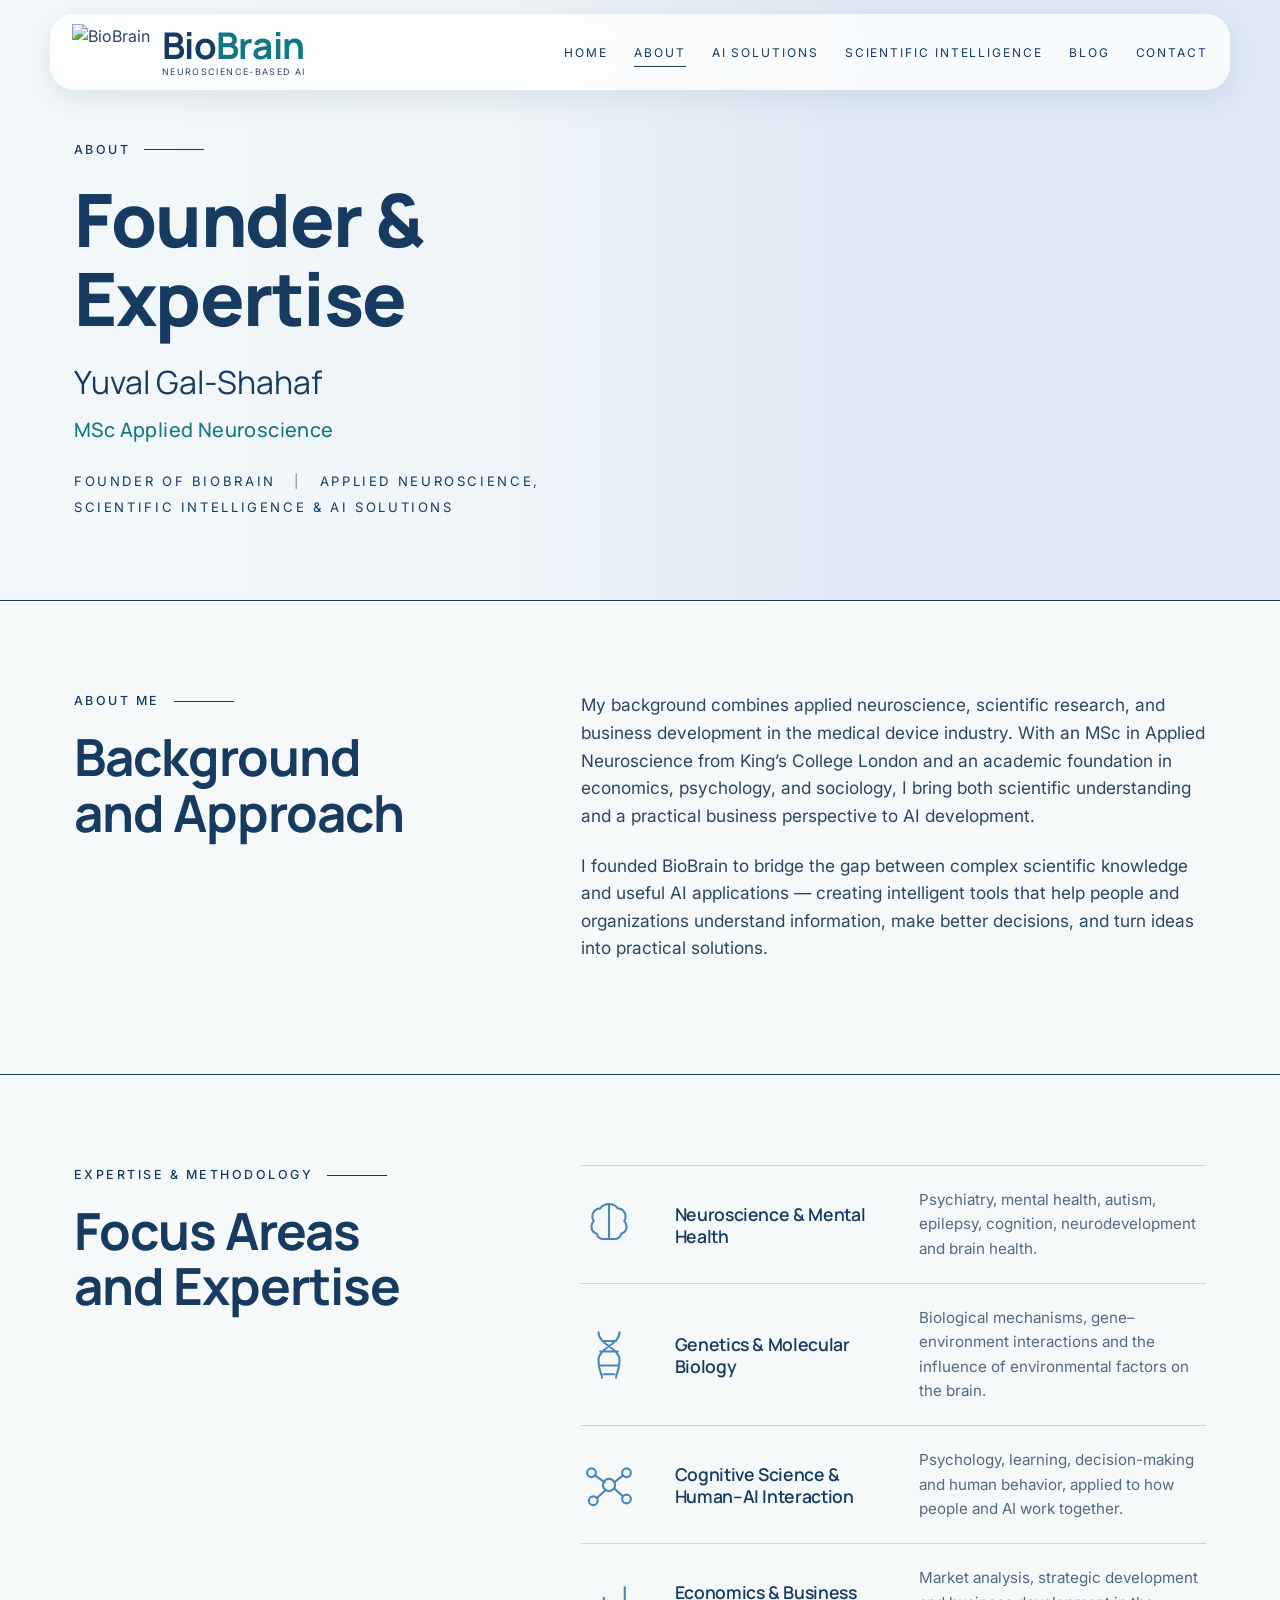
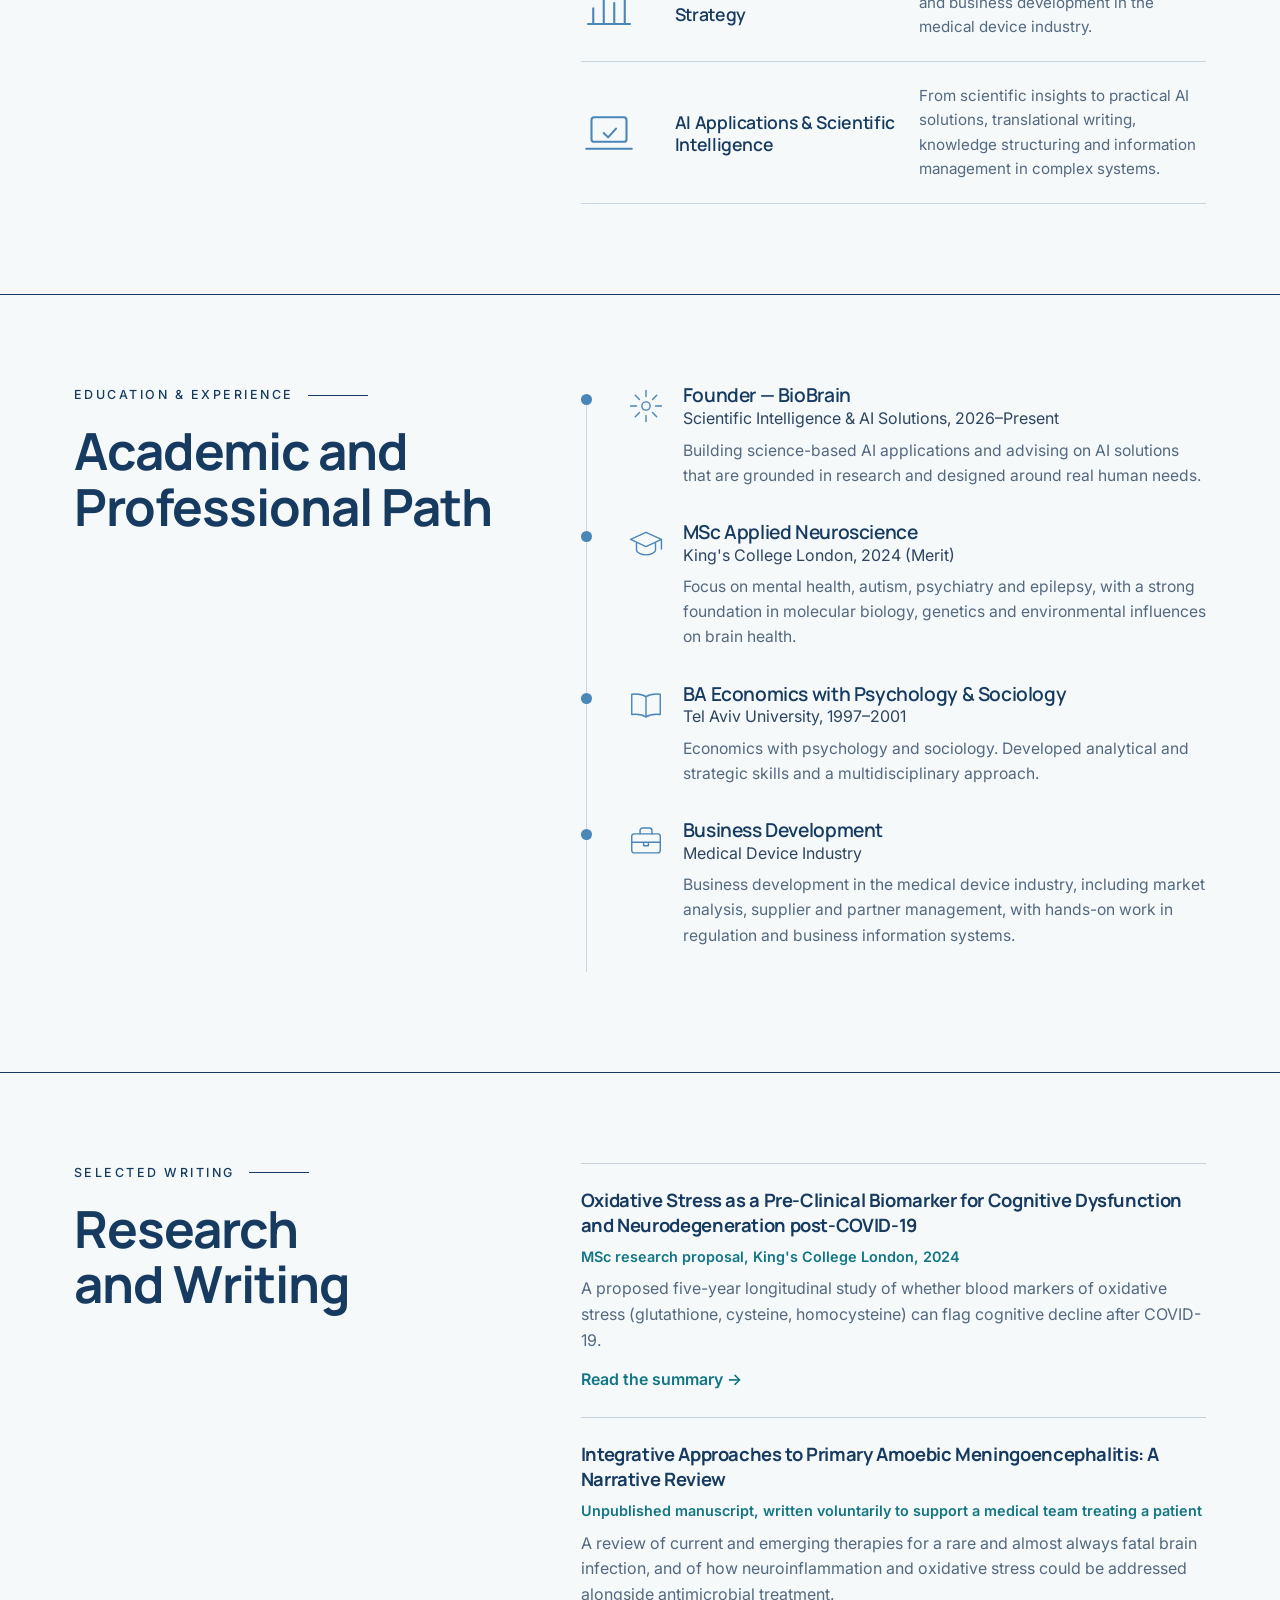
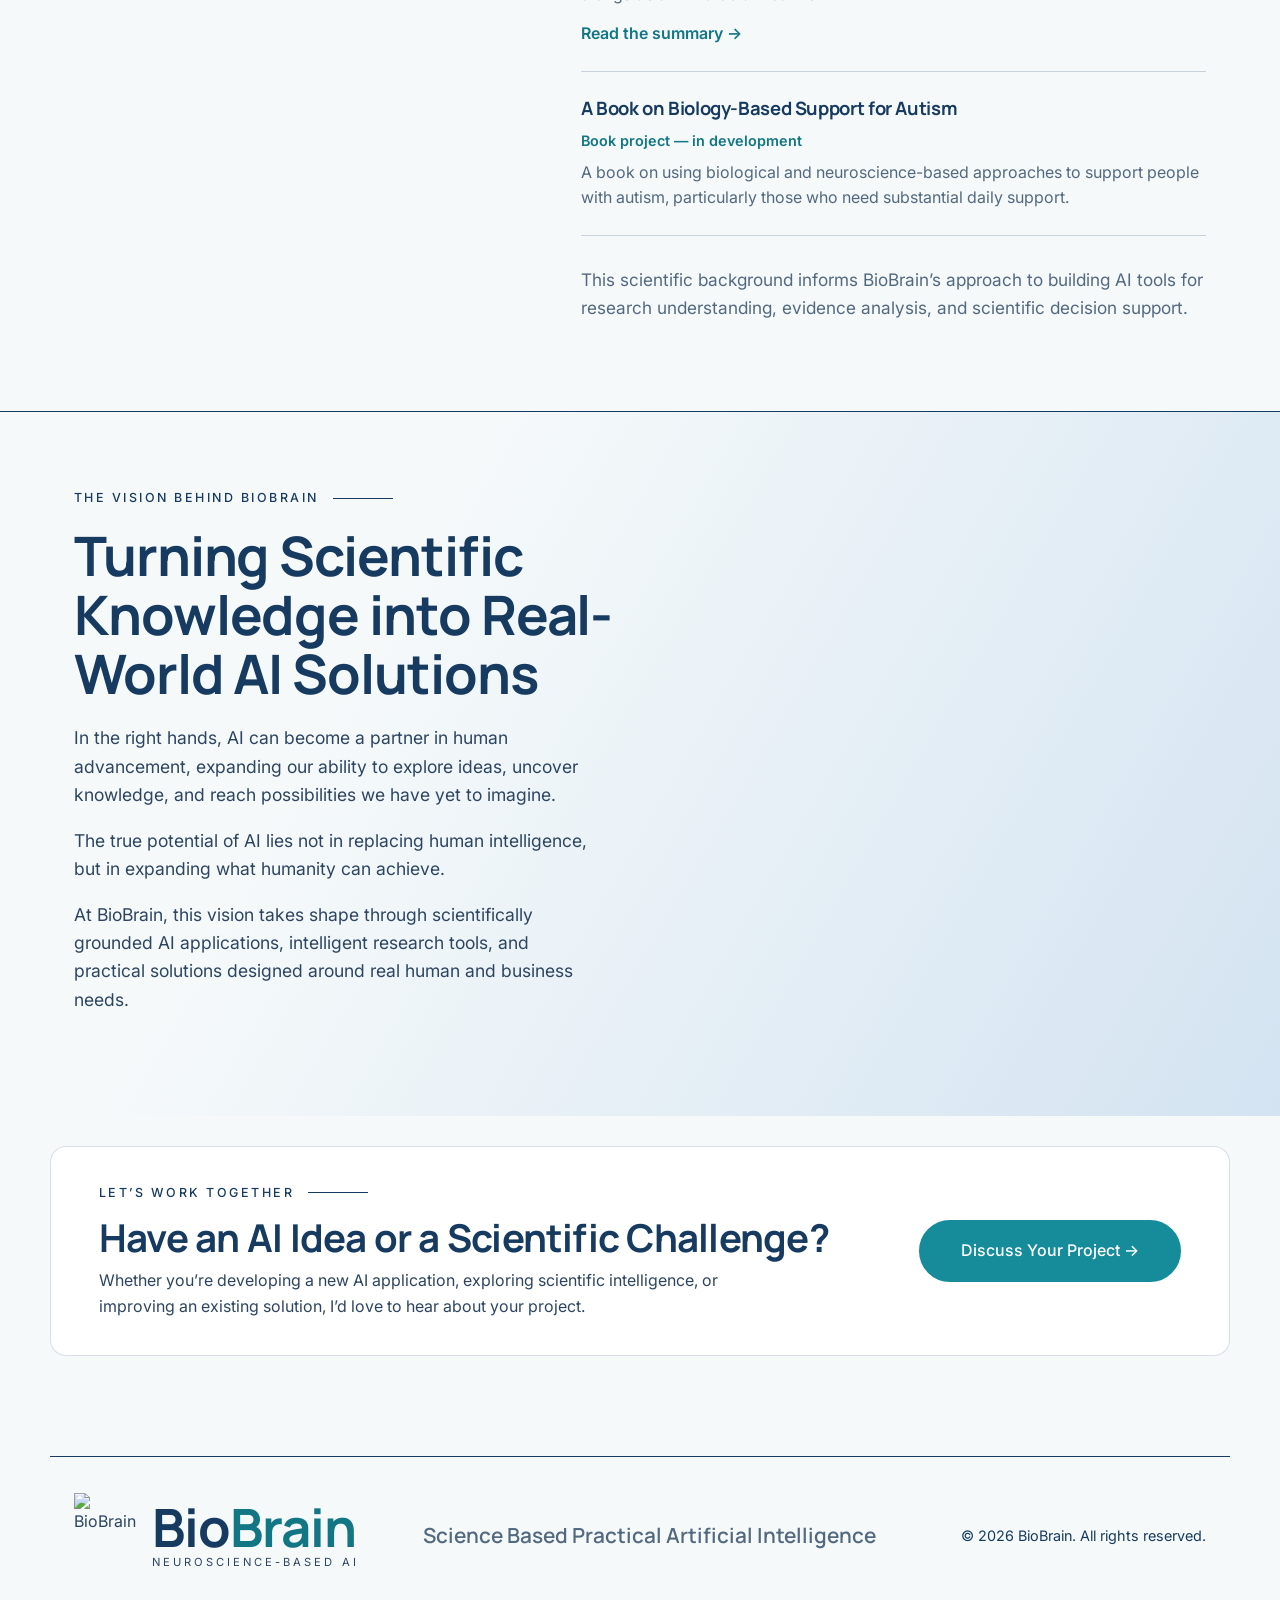
==== about.html @ c70707d8 "Add files via upload" ====
<!doctype html>
<html lang="en">
<head>
<meta charset="utf-8">
<meta name="viewport" content="width=device-width, initial-scale=1">
<title>About – BioBrain</title>
<meta name="description" content="Founder and expertise: Yuval Gal-Shahaf, MSc Applied Neuroscience, business development, scientific research, AI applications.">
<link rel="preconnect" href="https://fonts.googleapis.com">
<link rel="preconnect" href="https://fonts.gstatic.com" crossorigin>
<link href="https://fonts.googleapis.com/css2?family=Manrope:wght@600;700;800&family=Inter:wght@400;500;600&display=swap" rel="stylesheet">
<link rel="icon" href="images/logo.png" type="image/png">
<link rel="stylesheet" href="style.css">
<script type="application/ld+json">{"@context": "https://schema.org", "@graph": [{"@type": "ProfilePage", "name": "About the Founder: Yuval Gal-Shahaf", "mainEntity": {"@id": "#yuval"}}, {"@type": "Person", "@id": "#yuval", "name": "Yuval Gal-Shahaf", "jobTitle": "Founder of BioBrain", "description": "Founder of BioBrain. MSc Applied Neuroscience (King's College London), background in business development in the medical device industry, building science-based AI applications.", "alumniOf": [{"@type": "CollegeOrUniversity", "name": "King's College London"}, {"@type": "CollegeOrUniversity", "name": "Tel Aviv University"}], "knowsAbout": ["Applied neuroscience", "Psychiatry", "Neurodevelopment", "Molecular biology", "Oxidative stress", "Artificial intelligence", "Human-AI interaction", "Scientific intelligence"]}, {"@type": "Organization", "@id": "#biobrain", "name": "BioBrain", "slogan": "Science Based Practical Artificial Intelligence", "description": "BioBrain develops practical, science-based AI applications that combine neuroscience, psychology, cognitive science and information management with a human-centered approach.", "founder": {"@id": "#yuval"}}]}</script>
</head>
<body>
<a class="skip-link" href="#main">Skip to content</a>

<header class="nav">
  <div class="nav-inner">
    <a class="logo" href="index.html" aria-label="BioBrain home">
      <img src="images/logo.png" alt="BioBrain">
      <div class="logo-text"><b>Bio<span>Brain</span></b><small>Neuroscience-Based AI</small></div>
    </a>
    <button class="menu-btn" aria-label="Menu" aria-expanded="false"><span></span><span></span><span></span></button>
    <nav id="menu" aria-label="Main">
      <ul>
        <li><a href="index.html">Home</a></li>
        <li><a href="about.html" class="active" aria-current="page">About</a></li>
        <li><a href="ai-solutions.html">AI Solutions</a></li>
        <li><a href="scientific-intelligence.html">Scientific Intelligence</a></li>
        <li><a href="blog.html">Blog</a></li>
        <li><a href="contact.html">Contact</a></li>
      </ul>
    </nav>
  </div>
</header>

<main id="main">
  <section class="page-hero about-hero">
    <div class="wrap reveal">
      <div class="eyebrow">About</div>
      <h1>Founder &amp;<br>Expertise</h1>
      <div class="name">Yuval Gal-Shahaf<span class="degree">MSc Applied Neuroscience</span></div>
      <div class="tags">Founder of BioBrain <i>|</i> Applied Neuroscience,<br>Scientific Intelligence &amp; AI Solutions</div>
    </div>
  </section>

  <section class="block">
    <div class="wrap two">
      <div class="reveal">
        <div class="eyebrow">About Me</div>
        <h2>Background<br>and Approach</h2>
      </div>
      <div class="copy reveal">
        <p>My background combines applied neuroscience, scientific research, and business development in the medical device industry. With an MSc in Applied Neuroscience from King&rsquo;s College London and an academic foundation in economics, psychology, and sociology, I bring both scientific understanding and a practical business perspective to AI development.</p>
        <p>I founded BioBrain to bridge the gap between complex scientific knowledge and useful AI applications &mdash; creating intelligent tools that help people and organizations understand information, make better decisions, and turn ideas into practical solutions.</p>
      </div>
    </div>
  </section>

  <section class="block">
    <div class="wrap two">
      <div class="reveal">
        <div class="eyebrow">Expertise &amp; Methodology</div>
        <h2>Focus Areas<br>and Expertise</h2>
      </div>
      <ul class="focus reveal">
        <li>
          <svg viewBox="0 0 64 64"><path d="M32 8c-5 0-8 2-10 5-5 0-9 4-9 9 0 2 .6 4 1.600 5.500C13 29 12 31 12 34c0 4 3 7 6 8 1 4 4 6 8 6h6zM32 8c5 0 8 2 10 5 5 0 9 4 9 9 0 2-.6 4-1.600 5.500C51 29 52 31 52 34c0 4-3 7-6 8-1 4-4 6-8 6h-6zM32 8v40"/></svg>
          <h4>Neuroscience &amp; Mental Health</h4>
          <p>Psychiatry, mental health, autism, epilepsy, cognition, neurodevelopment and brain health.</p>
        </li>
        <li>
          <svg viewBox="0 0 64 64"><path d="M20 6c0 14 24 18 24 32s-4 14-4 20M44 6c0 14-24 18-24 32s4 14 4 20M24 16h16M22 28h20M22 44h20M26 54h12"/></svg>
          <h4>Genetics &amp; Molecular Biology</h4>
          <p>Biological mechanisms, gene–environment interactions and the influence of environmental factors on the brain.</p>
        </li>
        <li>
          <svg viewBox="0 0 64 64"><circle cx="32" cy="32" r="7"/><circle cx="12" cy="18" r="5"/><circle cx="52" cy="18" r="5"/><circle cx="14" cy="50" r="5"/><circle cx="52" cy="48" r="5"/><path d="M16 21l11 8M48 21l-10 8M18 47l10-9M48 45l-10-9"/></svg>
          <h4>Cognitive Science &amp; Human&ndash;AI Interaction</h4>
          <p>Psychology, learning, decision-making and human behavior, applied to how people and AI work together.</p>
        </li>
        <li>
          <svg viewBox="0 0 64 64"><path d="M8 56h48M14 56V38M26 56V26M38 56V32M50 56V14"/></svg>
          <h4>Economics &amp; Business Strategy</h4>
          <p>Market analysis, strategic development and business development in the medical device industry.</p>
        </li>
        <li>
          <svg viewBox="0 0 64 64"><rect x="12" y="14" width="40" height="28" rx="3"/><path d="M6 50h52M26 32l5 5 9-10"/></svg>
          <h4>AI Applications &amp; Scientific Intelligence</h4>
          <p>From scientific insights to practical AI solutions, translational writing, knowledge structuring and information management in complex systems.</p>
        </li>
      </ul>
    </div>
  </section>

  <section class="block">
    <div class="wrap two">
      <div class="reveal">
        <div class="eyebrow">Education &amp; Experience</div>
        <h2>Academic and<br>Professional Path</h2>
      </div>
      <ul class="timeline reveal">
        <li>
          <svg class="tl-icon" viewBox="0 0 64 64" aria-hidden="true"><circle cx="32" cy="32" r="7"/><path d="M32 6v10M32 48v10M6 32h10M48 32h10M14 14l7 7M43 43l7 7M14 50l7-7M43 21l7-7"/></svg>
          <div>
            <h4>Founder &mdash; BioBrain</h4>
          <div class="where">Scientific Intelligence &amp; AI Solutions, 2026&ndash;Present</div>
          <p>Building science-based AI applications and advising on AI solutions that are grounded in research and designed around real human needs.</p>
          </div>
        </li>
        <li>
          <svg class="tl-icon" viewBox="0 0 64 64" aria-hidden="true"><path d="M32 14L6 26l26 12 26-12z"/><path d="M16 32v12c0 4 8 8 16 8s16-4 16-8V32M58 26v16"/></svg>
          <div>
            <h4>MSc Applied Neuroscience</h4>
          <div class="where">King's College London, 2024 (Merit)</div>
          <p>Focus on mental health, autism, psychiatry and epilepsy, with a strong foundation in molecular biology, genetics and environmental influences on brain health.</p>
          </div>
        </li>
        <li>
          <svg class="tl-icon" viewBox="0 0 64 64" aria-hidden="true"><path d="M32 18c-6-4-16-5-24-4v34c8-1 18 0 24 4 6-4 16-5 24-4V14c-8-1-18 0-24 4z"/><path d="M32 18v34"/></svg>
          <div>
            <h4>BA Economics with Psychology &amp; Sociology</h4>
          <div class="where">Tel Aviv University, 1997–2001</div>
          <p>Economics with psychology and sociology. Developed analytical and strategic skills and a multidisciplinary approach.</p>
          </div>
        </li>
        <li>
          <svg class="tl-icon" viewBox="0 0 64 64" aria-hidden="true"><rect x="8" y="20" width="48" height="32" rx="4"/><path d="M22 20v-6a4 4 0 0 1 4-4h12a4 4 0 0 1 4 4v6M8 34h48M28 34v6h8v-6"/></svg>
          <div>
            <h4>Business Development</h4>
          <div class="where">Medical Device Industry</div>
          <p>Business development in the medical device industry, including market analysis, supplier and partner management, with hands-on work in regulation and business information systems.</p>
          </div>
        </li>
      </ul>
    </div>
  </section>

  <section class="block">
    <div class="wrap two">
      <div class="reveal">
        <div class="eyebrow">Selected Writing</div>
        <h2>Research<br>and Writing</h2>
      </div>
      <div>
      <ul class="writing reveal">
        <li>
          <h4>Oxidative Stress as a Pre-Clinical Biomarker for Cognitive Dysfunction and Neurodegeneration post-COVID-19</h4>
          <div class="where">MSc research proposal, King's College London, 2024</div>
          <p>A proposed five-year longitudinal study of whether blood markers of oxidative stress (glutathione, cysteine, homocysteine) can flag cognitive decline after COVID-19.</p>
          <a class="rs-link" href="research-summary.html">Read the summary <span aria-hidden="true">&rarr;</span></a>
        </li>
        <li>
          <h4>Integrative Approaches to Primary Amoebic Meningoencephalitis: A Narrative Review</h4>
          <div class="where">Unpublished manuscript, written voluntarily to support a medical team treating a patient</div>
          <p>A review of current and emerging therapies for a rare and almost always fatal brain infection, and of how neuroinflammation and oxidative stress could be addressed alongside antimicrobial treatment.</p>
          <a class="rs-link" href="review-summary.html">Read the summary <span aria-hidden="true">&rarr;</span></a>
        </li>
        <li>
          <h4>A Book on Biology-Based Support for Autism</h4>
          <div class="where">Book project &mdash; in development</div>
          <p>A book on using biological and neuroscience-based approaches to support people with autism, particularly those who need substantial daily support.</p>
        </li>
      </ul>
      <p class="writing-note reveal">This scientific background informs BioBrain&rsquo;s approach to building AI tools for research understanding, evidence analysis, and scientific decision support.</p>
      </div>
    </div>
  </section>

  <section class="vision">
    <div class="wrap reveal">
      <div class="eyebrow">The Vision Behind BioBrain</div>
      <h2>Turning Scientific Knowledge into Real-World AI Solutions</h2>
      <p>In the right hands, AI can become a partner in human advancement, expanding our ability to explore ideas, uncover knowledge, and reach possibilities we have yet to imagine.</p>
      <p>The true potential of AI lies not in replacing human intelligence, but in expanding what humanity can achieve.</p>
      <p>At BioBrain, this vision takes shape through scientifically grounded AI applications, intelligent research tools, and practical solutions designed around real human and business needs.</p>
    </div>
  </section>
  <section class="svc-cta">
    <div class="wrap reveal">
      <div>
        <div class="eyebrow">Let&rsquo;s Work Together</div>
        <h2>Have an AI Idea or a Scientific Challenge?</h2>
        <p>Whether you&rsquo;re developing a new AI application, exploring scientific intelligence, or improving an existing solution, I&rsquo;d love to hear about your project.</p>
      </div>
      <a class="btn primary" href="contact.html">Discuss Your Project <span aria-hidden="true">&rarr;</span></a>
    </div>
  </section>
</main>

<footer>
  <a class="logo" href="index.html">
      <img src="images/logo.png" alt="BioBrain">
      <div class="logo-text"><b>Bio<span>Brain</span></b><small>Neuroscience-Based AI</small></div>
    </a>
  <div class="tag">Science Based Practical Artificial Intelligence</div>
  <div class="copy"><p>© 2026 BioBrain. All rights reserved.</p></div>
</footer>

<script src="script.js"></script>
</body>
</html>
---- style.css ----
/* ===== Design tokens: change colours here ===== */
:root{
  --navy:#173B60;
  --teal:#168C9B;
  --teal-dark:#127684;
  --ink:#2d4560;
  --muted:#53697F;
  --bg:#F5F9FA;
  --card:#eaf0f4;
  --line:#c9d7e3;
  --radius:20px;
  --maxw:1180px;
  --royal:#2864B4;
  --sage:#91AD9D;
  --coral:#E68B72;
  --white:#FFFFFF;
}
*{box-sizing:border-box;margin:0;padding:0}
html{scroll-behavior:smooth}
body{font-family:'Inter','Arial',sans-serif;color:var(--ink);background:var(--bg);line-height:1.6;-webkit-font-smoothing:antialiased}
h1,h2,h3,h4{font-family:'Manrope','Arial',sans-serif;color:var(--navy);line-height:1.08;letter-spacing:-.02em}
a{color:inherit;text-decoration:none}
.wrap{max-width:var(--maxw);margin:0 auto;padding:0 24px}
.eyebrow{display:flex;align-items:center;gap:14px;font-size:.78rem;letter-spacing:.2em;text-transform:uppercase;color:var(--navy);font-weight:500}
.eyebrow::after{content:"";width:60px;height:1px;background:var(--navy)}

/* ===== Navigation ===== */
header.nav{position:fixed;top:14px;left:0;right:0;z-index:50}
.nav-inner{max-width:var(--maxw);margin:0 16px;padding:10px 22px;display:flex;align-items:center;justify-content:space-between;gap:20px;
  background:rgba(255,255,255,.78);backdrop-filter:blur(14px);-webkit-backdrop-filter:blur(14px);border-radius:24px;box-shadow:0 8px 30px rgba(18,54,95,.1)}
@media(min-width:1230px){.nav-inner{margin-inline:auto}}
.logo{display:flex;align-items:center;gap:12px}
.logo img{height:56px;width:auto;display:block}
.logo-text{display:inline-flex;flex-direction:column;align-items:flex-start;gap:5px}
.logo b{display:block;font-family:'Manrope','Arial',sans-serif;font-size:2.3rem;font-weight:700;color:var(--navy);line-height:.95;letter-spacing:-.02em;white-space:nowrap}
.logo b span{color:var(--teal-dark)}
.logo small{display:block;font-size:.56rem;letter-spacing:.14em;text-transform:uppercase;color:var(--ink);white-space:nowrap;line-height:1}
@media(max-width:600px){.logo img{height:44px}.logo b{font-size:1.75rem}.logo small{font-size:.44rem}}
nav ul{display:flex;gap:26px;list-style:none}
nav a{font-size:.75rem;letter-spacing:.16em;text-transform:uppercase;color:var(--navy);padding:6px 0;border-bottom:1px solid transparent;transition:border-color .2s}
nav a:hover,nav a.active{border-color:var(--navy)}
.menu-btn{display:none;background:none;border:0;cursor:pointer;padding:6px}
.menu-btn span{display:block;width:26px;height:2px;background:var(--navy);margin:6px 0;border-radius:2px}
@media(max-width:1000px){
  .menu-btn{display:block}
  nav{position:absolute;top:calc(100% + 8px);left:16px;right:16px;background:rgba(255,255,255,.97);border-radius:20px;box-shadow:0 12px 30px rgba(18,54,95,.15);display:none;padding:18px 24px}
  nav.open{display:block}
  nav ul{flex-direction:column;gap:14px}
}

/* ===== Home hero ===== */
.hero{position:relative;min-height:84vh;display:flex;align-items:center;overflow:hidden;padding:150px 0 90px;
  background-color:#e3edf6;
  background-image:linear-gradient(90deg,rgba(244,248,251,.55) 0%,rgba(244,248,251,.15) 45%,rgba(244,248,251,0) 65%),url('images/hero.jpg');
  background-size:cover;background-position:center right;background-repeat:no-repeat}
.wrap.wide{max-width:1440px;padding:0 clamp(20px,5vw,72px)}
.hero .wrap{position:relative;z-index:2;width:100%}
.hero .kicker{color:var(--teal-dark);font-weight:500;text-transform:uppercase;font-size:.8rem;letter-spacing:.3em}
.hero h1{font-size:clamp(2.5rem,6vw,5.25rem);font-weight:800;text-transform:uppercase;margin:18px 0 26px;letter-spacing:-.035em;line-height:.98}
.hero p.lead{font-family:'Manrope','Arial',sans-serif;font-size:clamp(1.05rem,1.8vw,1.35rem);max-width:620px;font-weight:400;color:var(--ink)}
.hero .btn{display:inline-flex;align-items:center;gap:12px;font-size:.78rem;letter-spacing:.2em;text-transform:uppercase;padding:18px 36px}
.hero .btn.primary{background:var(--teal-dark);border-color:var(--teal-dark)}
.hero .btn.ghost{border-color:var(--teal-dark);color:var(--navy);background:rgba(255,255,255,.45)}
@media(max-width:800px){.hero{background-position:70% center;background-image:linear-gradient(90deg,rgba(244,248,251,.8) 0%,rgba(244,248,251,.4) 60%,rgba(244,248,251,.1) 100%),url('images/hero.jpg')}}

body.home .nav-inner{max-width:1408px}

/* ===== Buttons ===== */
.btns{display:flex;gap:18px;flex-wrap:wrap;margin-top:44px}
.btn{display:inline-block;padding:16px 40px;border-radius:999px;font-weight:500;font-size:1rem;transition:transform .15s,box-shadow .15s;border:2px solid var(--teal)}
.btn.primary{background:var(--teal);color:#fff}
.btn.ghost{background:rgba(255,255,255,.7);color:var(--teal-dark)}
.btn:hover{transform:translateY(-2px);box-shadow:0 8px 20px rgba(27,179,201,.3)}

/* ===== Cards (home) ===== */
.strip{padding:56px 0 0;background:linear-gradient(180deg,#e3edf6,var(--bg) 70%)}
.tagline{font-family:'Manrope','Arial',sans-serif;font-weight:600;font-size:1.05rem;color:var(--ink);margin-top:34px}
.tagline i{color:var(--teal);font-style:normal;margin:0 6px}
.cards{display:grid;grid-template-columns:repeat(4,1fr);gap:26px;padding-bottom:80px}
@media(max-width:1020px){.cards{grid-template-columns:repeat(2,1fr)}}
@media(max-width:600px){.cards{grid-template-columns:1fr}}
.card{background:var(--card);border:1px solid var(--navy);border-radius:var(--radius);padding:30px 30px 34px;display:flex;flex-direction:column;transition:transform .2s,box-shadow .2s}
.card:hover{transform:translateY(-4px);box-shadow:0 14px 34px rgba(18,54,95,.14)}
.card .img{width:100%;aspect-ratio:3/4;border-radius:6px;margin-bottom:28px;background-size:cover;background-position:center;background-repeat:no-repeat}
.card h3{font-size:clamp(1.5rem,2.1vw,1.95rem);font-weight:700;margin-bottom:14px;line-height:1.1}
.card p{color:var(--muted);font-size:1rem;font-weight:500}
/* Card pictures (files are in the images folder) */
.i1{background-color:#d9f1f7;background-image:url('images/card-ai-solutions.jpg')}
.i2{background-color:#fde4dc;background-image:url('images/card-scientific-intelligence.jpg')}
.i3{background-color:#c8f1ef;background-image:url('images/card-humans-ai.jpg')}
.i4{background-color:#cfe1ef;background-image:url('images/card-founder.jpg')}

/* ===== Inner pages ===== */
.page-hero{padding:150px 0 70px;background:
    radial-gradient(700px 400px at 90% 30%,rgba(27,179,201,.3),transparent 60%),
    linear-gradient(120deg,#f5f9fc 35%,#cfe2f1 100%)}
/* Banner picture: .page-hero{background-image:url('images/about-banner.jpg');background-size:cover;background-position:right center} */
.page-hero h1{font-size:clamp(2.6rem,6vw,4.6rem);font-weight:800;margin:20px 0 18px}
.page-hero .name{font-family:'Manrope','Arial',sans-serif;font-size:clamp(1.4rem,2.6vw,2rem);color:var(--navy);margin-bottom:22px}
.page-hero .sub{max-width:620px;font-size:1.15rem}
.tags{font-size:.82rem;letter-spacing:.2em;text-transform:uppercase;color:var(--navy);line-height:2}
.tags i{font-style:normal;margin:0 12px;opacity:.6}
section.block{padding:90px 0;border-top:1px solid var(--navy)}
.two{display:grid;grid-template-columns:5fr 7fr;gap:60px;align-items:start}
@media(max-width:860px){.two{grid-template-columns:1fr;gap:30px}}
.two h2{font-size:clamp(2rem,4.2vw,3.2rem);font-weight:700;margin-top:18px}
.copy p{font-size:1.08rem;margin-bottom:22px}

.focus{list-style:none;border-top:1px solid var(--line)}
.focus li{display:grid;grid-template-columns:70px 1fr 1.3fr;gap:24px;align-items:center;padding:22px 0;border-bottom:1px solid var(--line)}
.focus svg{width:56px;height:56px;stroke:#4a86b8;fill:none;stroke-width:2.4;stroke-linecap:round;stroke-linejoin:round}
.focus h4{font-size:1.1rem;font-weight:600;line-height:1.25}
.focus p{font-size:.95rem;color:var(--muted)}
@media(max-width:700px){.focus li{grid-template-columns:56px 1fr;gap:6px 16px}.focus li p{grid-column:2}}

.timeline{list-style:none;position:relative;padding-left:46px}
.timeline::before{content:"";position:absolute;left:5px;top:10px;bottom:10px;width:1px;background:var(--line)}
.timeline li{position:relative;padding-bottom:34px;display:grid;grid-template-columns:40px 1fr;gap:16px;align-items:start}
.tl-icon{width:38px;height:38px;stroke:#4a86b8;fill:none;stroke-width:2.4;stroke-linecap:round;stroke-linejoin:round;margin-top:2px}
.timeline li::before{content:"";position:absolute;left:-46px;top:9px;width:11px;height:11px;border-radius:50%;background:#4a86b8}
.timeline h4{font-size:1.2rem;font-weight:600}
.timeline .where{margin-bottom:6px}
.timeline p{color:var(--muted);font-size:.98rem}

.vision{padding:76px 0 84px;border-top:1px solid var(--navy);
  background:linear-gradient(120deg,#F5F9FA 30%,#d3e3f1 100%)}
.vision h2{font-size:clamp(2rem,4.6vw,3.4rem);font-weight:700;max-width:560px;margin:18px 0 22px}
.vision p{max-width:520px;font-size:1.1rem}

.soon{padding:90px 0 120px;border-top:1px solid var(--navy)}
.soon p{max-width:560px;font-size:1.1rem;margin-bottom:30px}

/* ===== Footer ===== */
footer{border-top:1px solid var(--navy);margin:0 auto;max-width:var(--maxw);padding:36px 24px 60px;display:grid;grid-template-columns:1fr 2fr 1fr;gap:24px;align-items:center}
footer .logo{gap:16px}
footer .logo img{height:84px;width:auto}
footer .logo b{font-size:3.3rem}
footer .logo small{font-size:.7rem}
@media(max-width:600px){footer .logo img{height:64px}footer .logo b{font-size:2.5rem}footer .logo small{font-size:.56rem}}
footer .tag{font-family:'Manrope','Arial',sans-serif;font-weight:600;font-size:1.3rem;color:var(--muted);text-align:center}
footer .copy{font-size:.9rem;text-align:right;color:var(--navy)}
footer .copy p{margin:0;font-size:.9rem}
@media(max-width:800px){footer{grid-template-columns:1fr}footer .tag,footer .copy{text-align:left}}

/* ===== Reveal on scroll ===== */
.reveal{opacity:0;transform:translateY(18px);transition:opacity .7s ease,transform .7s ease}
.reveal.in{opacity:1;transform:none}
@media(prefers-reduced-motion:reduce){.reveal{opacity:1;transform:none;transition:none}html{scroll-behavior:auto}}

/* ===== Accessibility ===== */
.skip-link{position:absolute;left:12px;top:-60px;background:var(--navy);color:#fff;padding:10px 16px;border-radius:8px;z-index:100;font-size:.9rem}
.skip-link:focus{top:12px}
a:focus-visible,button:focus-visible{outline:3px solid var(--royal);outline-offset:3px;border-radius:6px}
.card:focus-visible{outline-offset:4px;border-radius:var(--radius)}

/* ===== About hero (text is real HTML on top of the supplied banner image) ===== */
.about-hero{min-height:560px;display:flex;align-items:center;padding:140px 0 80px;
  background-color:#dfeaf5;
  background-image:linear-gradient(90deg,rgba(245,249,250,.92) 0%,rgba(245,249,250,.75) 38%,rgba(245,249,250,0) 68%),url('images/hero-about.jpg');
  background-size:cover;background-position:center right;background-repeat:no-repeat}
.about-hero .wrap{width:100%}
@media(max-width:800px){.about-hero{min-height:0;background-position:72% center;background-image:linear-gradient(90deg,rgba(245,249,250,.92) 0%,rgba(245,249,250,.7) 70%,rgba(245,249,250,.45) 100%),url('images/hero-about.jpg')}}

/* Selected writing */
.writing{list-style:none;margin:0;padding:0}
.writing li{padding:24px 0;border-top:1px solid rgba(23,59,96,.2)}
.writing li:last-child{border-bottom:1px solid rgba(23,59,96,.2)}
.writing h4{margin:0 0 8px;color:var(--navy);font-family:'Manrope',Arial,sans-serif;font-size:1.15rem;line-height:1.35}
.writing .where{color:var(--teal-dark);font-size:.9rem;font-weight:600;margin-bottom:8px}
.writing p{margin:0;color:var(--muted)}

/* Research summary page */
.rs-meta{font-size:.82rem;letter-spacing:.18em;text-transform:uppercase;color:var(--navy);margin-top:26px}
.rs-meta i{font-style:normal;margin:0 10px;opacity:.6}
.rs-head{max-width:820px;margin-bottom:34px}
.rs-head h2{font-size:clamp(2rem,4.2vw,3.2rem);font-weight:700;margin:18px 0 18px}
.rs-head p{font-size:1.08rem}
.rs-fig{margin:0;background:#fff;border:1px solid rgba(23,59,96,.18);border-radius:16px;padding:clamp(12px,2vw,28px);box-shadow:0 10px 30px rgba(23,59,96,.07)}
.rs-fig img{display:block;width:100%;max-width:900px;height:auto;margin:0 auto}
.rs-fig figcaption{font-size:.88rem;color:var(--muted);text-align:center;margin-top:14px}
.rs-grid{display:grid;grid-template-columns:repeat(4,1fr);gap:22px}
@media(max-width:1100px){.rs-grid{grid-template-columns:repeat(2,1fr)}}
@media(max-width:620px){.rs-grid{grid-template-columns:1fr}}
.rs-card{background:#fff;border:1px solid rgba(23,59,96,.18);border-radius:14px;padding:26px 24px}
.rs-card h3{font-family:'Manrope',Arial,sans-serif;color:var(--navy);font-size:1.15rem;margin:0 0 10px}
.rs-card p{margin:0;font-size:1rem;color:var(--muted)}
.rs-list{list-style:none;margin:0;padding:0;counter-reset:rs}
.rs-list li{counter-increment:rs;position:relative;padding:20px 0 20px 56px;border-top:1px solid rgba(23,59,96,.2);font-size:1.08rem}
.rs-list li:last-child{border-bottom:1px solid rgba(23,59,96,.2)}
.rs-list li::before{content:counter(rs);position:absolute;left:0;top:18px;width:36px;height:36px;border-radius:50%;background:var(--teal-dark);color:#fff;display:flex;align-items:center;justify-content:center;font-family:'Manrope',Arial,sans-serif;font-weight:700}
.rs-note{border-left:3px solid var(--teal);padding-left:16px;color:var(--navy)}
.rs-link{display:inline-block;margin-top:14px;margin-right:22px;font-weight:600;color:var(--teal-dark)}
.rs-link:hover{text-decoration:underline}
.vision .btns{margin-top:30px}

.rs-facts{list-style:none;display:flex;flex-wrap:wrap;gap:12px;margin:26px 0 0;padding:0}
.rs-facts li{background:#fff;border:1px solid rgba(23,59,96,.18);border-radius:999px;padding:10px 20px;font-size:.95rem;color:var(--muted)}
.rs-facts b{color:var(--teal-dark);font-family:'Manrope',Arial,sans-serif;font-size:1.1rem;margin-right:4px}
.rs-legend{display:flex;flex-wrap:wrap;gap:8px 26px;justify-content:center;margin-top:16px;font-size:.88rem;color:var(--navy)}
.rs-legend span{display:inline-flex;align-items:center;gap:8px}
.rs-legend svg{color:var(--navy)}
.rs-plain{margin-top:44px}
.rs-plain>h3{font-family:'Manrope',Arial,sans-serif;color:var(--navy);font-size:1.3rem;margin:0 0 18px}
.rs-grid.three{grid-template-columns:repeat(3,1fr)}
@media(max-width:900px){.rs-grid.three{grid-template-columns:1fr}}

.rs-grid.two{grid-template-columns:repeat(2,1fr)}
@media(max-width:700px){.rs-grid.two{grid-template-columns:1fr}}

/* AI Solutions page */
.ai-hero{background:linear-gradient(90deg,rgba(245,249,250,.97) 0%,rgba(245,249,250,.9) 38%,rgba(245,249,250,0) 66%),url('images/hero-ai.jpg') right center/cover no-repeat;padding-bottom:110px}
.ai-hero h1{max-width:640px;font-size:clamp(2.2rem,4.4vw,3.4rem)}
.ai-hero .sub{max-width:560px}
.svc-top{padding:0;margin-top:-56px;position:relative;z-index:2;border-top:0}
.svc-cards{display:grid;grid-template-columns:repeat(3,1fr);gap:20px}
@media(max-width:1000px){.svc-cards{grid-template-columns:repeat(2,1fr)}}
@media(max-width:620px){.svc-cards{grid-template-columns:1fr}.ai-hero{background-position:70% center}}
.svc-card{display:flex;gap:18px;align-items:flex-start;background:#fff;border:1px solid rgba(23,59,96,.16);border-radius:14px;padding:22px;box-shadow:0 8px 24px rgba(23,59,96,.07);transition:transform .15s,box-shadow .15s}
.svc-card:hover{transform:translateY(-3px);box-shadow:0 12px 30px rgba(23,59,96,.12)}
.svc-card svg{flex:0 0 52px;width:52px;height:52px;padding:11px;border-radius:50%;background:#e4f1f4;fill:none;stroke:var(--teal-dark);stroke-width:2.6;stroke-linecap:round;stroke-linejoin:round}
.svc-card h3{font-family:'Manrope',Arial,sans-serif;color:var(--navy);font-size:1.08rem;line-height:1.3;margin:0 0 6px}
.svc-card p{margin:0 0 10px;font-size:.95rem;color:var(--muted)}
.svc-card .more{font-weight:600;font-size:.92rem;color:var(--teal-dark)}
.svc-list{padding-top:70px}
.svc-divider{display:flex;align-items:center;gap:18px;margin-bottom:34px;font-size:.78rem;letter-spacing:.2em;text-transform:uppercase;color:var(--navy)}
.svc-divider::before,.svc-divider::after{content:"";flex:1;height:1px;background:rgba(23,59,96,.3)}
.svc-row{display:grid;grid-template-columns:90px 1fr minmax(240px,34%);gap:20px;padding:34px 0;border-top:1px solid rgba(23,59,96,.16);scroll-margin-top:110px}
.svc-row:last-child{border-bottom:1px solid rgba(23,59,96,.16)}
.svc-row .num{font-family:'Manrope',Arial,sans-serif;font-weight:700;font-size:2.4rem;color:var(--teal-dark);line-height:1}
.svc-row h3{font-family:'Manrope',Arial,sans-serif;color:var(--navy);font-size:clamp(1.4rem,2.6vw,1.9rem);margin:0 0 6px}
.svc-row .tagline-s{color:var(--teal-dark);font-weight:500;font-size:1.1rem;margin:0 0 12px}
.svc-row .body p{max-width:760px;font-size:1.05rem;margin:0 0 14px}
.svc-row .btn{margin-top:6px}
@media(max-width:560px){.svc-row{grid-template-columns:1fr;gap:8px}.svc-row .pic{grid-column:1;margin-top:10px}}
.svc-cta{padding:30px 0 100px}
.svc-cta .wrap{display:flex;gap:40px;align-items:center;justify-content:space-between;flex-wrap:wrap;background:#fff;border:1px solid rgba(23,59,96,.16);border-radius:16px;padding:36px clamp(22px,4vw,48px)}
.svc-cta h2{font-size:clamp(1.8rem,3.4vw,2.4rem);margin:14px 0 10px}
.svc-cta p{max-width:640px;margin:0}
.svc-row .pic{align-self:center}
.svc-row .pic img{display:block;width:100%;height:auto;border-radius:12px;box-shadow:0 8px 24px rgba(23,59,96,.12)}
@media(max-width:900px){.svc-row{grid-template-columns:70px 1fr}.svc-row .pic{grid-column:2}}

/* Mobile heroes: image scales proportionally below the text on a light background */
@media(max-width:800px){
.hero{background-color:#F4F8FB;background-image:url('images/hero.jpg');background-repeat:no-repeat;background-position:center bottom;background-size:100% auto;min-height:0;padding:120px 0 calc(56vw + 30px)}
.about-hero{background-color:#F5F9FA;background-image:url('images/hero-about.jpg');background-repeat:no-repeat;background-position:center bottom;background-size:100% auto;min-height:0;padding:120px 0 calc(48vw + 30px)}
.ai-hero{background:#F5F9FA url('images/hero-ai.jpg') center bottom/100% auto no-repeat;padding:120px 0 calc(40vw + 30px)}
}
.writing-note{max-width:760px;margin-top:34px;color:var(--muted);font-size:1.08rem}
.vision p{margin-bottom:18px}
.writing-note{margin-top:30px}
.page-hero .name .degree{display:block;margin-top:6px;font-size:.62em;font-weight:500;color:var(--teal-dark);letter-spacing:.02em}

/* Contact */
.contact .c-note{color:var(--muted);font-size:1.08rem;max-width:420px;margin:0 0 22px}
.c-list{list-style:none;padding:0;margin:0;max-width:420px}
.c-list li{padding:10px 0 10px 26px;border-top:1px solid var(--line);position:relative;color:var(--ink)}
.c-list li::before{content:"";position:absolute;left:2px;top:19px;width:8px;height:8px;border-radius:50%;background:#4a86b8}
.c-form{background:#fff;border:1px solid rgba(23,59,96,.16);border-radius:16px;padding:clamp(22px,3vw,38px);display:grid;gap:18px}
.c-form label{display:grid;gap:7px;font-weight:600;font-size:.95rem;color:var(--navy)}
.c-form .opt{font-weight:400;color:var(--muted)}
.c-form input,.c-form select,.c-form textarea{font:inherit;font-weight:400;color:var(--ink);padding:13px 14px;border:1px solid rgba(23,59,96,.25);border-radius:10px;background:#fff;width:100%}
.c-form input:focus,.c-form select:focus,.c-form textarea:focus{outline:2px solid var(--teal);outline-offset:1px}
.c-form .row2{display:grid;grid-template-columns:1fr 1fr;gap:18px}
.c-form .btn{justify-self:start;cursor:pointer}
.c-form .hp{position:absolute;left:-9999px}
.c-sent{background:#e6f3f4;border:1px solid var(--teal);border-radius:12px;padding:16px 20px;margin:0 0 18px;color:var(--navy);font-weight:500}
@media(max-width:620px){.c-form .row2{grid-template-columns:1fr}}
.contact .c-note{margin-top:26px}

.c-form .req{color:var(--teal-dark)}
.svc-pick{border:0;padding:0;margin:0;min-width:0}
.svc-pick legend{font-weight:600;font-size:.95rem;color:var(--navy);padding:0;margin-bottom:12px}
.chk-grid{display:grid;grid-template-columns:1fr 1fr;gap:12px 24px}
.c-form label.chk{display:flex;align-items:center;gap:10px;font-weight:500;cursor:pointer}
.c-form label.chk input{width:18px;height:18px;padding:0;accent-color:var(--teal-dark);flex:none}
.c-form .hint{margin:12px 0 0;font-size:.85rem;color:var(--muted)}
.c-form .hint.err{color:#b3261e;font-weight:500}
@media(max-width:620px){.chk-grid{grid-template-columns:1fr}}

/* Contact refinement */
.c-form{position:relative;overflow:hidden;border:0;border-radius:22px;padding:clamp(26px,3.4vw,46px);gap:22px;box-shadow:0 24px 60px -28px rgba(23,59,96,.35),0 0 0 1px rgba(23,59,96,.08)}
.c-form::before{content:"";position:absolute;left:0;right:0;top:0;height:5px;background:linear-gradient(90deg,var(--teal-dark),#4a86b8)}
.c-form label{gap:8px;font-size:.78rem;font-weight:600;letter-spacing:.14em;text-transform:uppercase;color:var(--navy)}
.c-form input:not([type=checkbox]),.c-form textarea{background:#F5F9FA;border:1px solid transparent;border-bottom:1px solid rgba(23,59,96,.28);border-radius:10px;padding:15px 16px;font-size:1rem;letter-spacing:0;text-transform:none;transition:background .15s,border-color .15s,box-shadow .15s}
.c-form input:not([type=checkbox])::placeholder{color:#9aabbb}
.c-form input:not([type=checkbox]):focus,.c-form textarea:focus{outline:0;background:#fff;border-color:var(--teal);box-shadow:0 0 0 4px rgba(22,140,155,.14)}
.svc-pick legend{font-size:.78rem;letter-spacing:.14em;text-transform:uppercase;margin-bottom:14px}
.chk-grid{display:flex;flex-wrap:wrap;gap:10px}
.c-form label.chk{display:block;position:relative;font-size:.92rem;font-weight:500;letter-spacing:0;text-transform:none}
.c-form label.chk input{position:absolute;opacity:0;inset:0;width:100%;height:100%;margin:0;cursor:pointer}
.chk span{display:inline-flex;align-items:center;gap:8px;padding:10px 16px;border:1px solid rgba(23,59,96,.22);border-radius:999px;background:#fff;color:var(--navy);transition:all .15s}
.chk svg{width:0;height:14px;fill:none;stroke:#fff;stroke-width:2.2;stroke-linecap:round;stroke-linejoin:round;transition:width .15s}
.chk:hover span{border-color:var(--teal)}
.chk input:checked+span{background:var(--teal-dark);border-color:var(--teal-dark);color:#fff}
.chk input:checked+span svg{width:14px}
.chk input:focus-visible+span{outline:2px solid var(--teal);outline-offset:2px}
.c-form .hint{margin-top:14px;font-size:.82rem}
.c-form .btn{justify-self:stretch;text-align:center;padding:18px 36px;margin-top:4px;font-size:.82rem;letter-spacing:.18em;text-transform:uppercase;box-shadow:0 14px 28px -14px rgba(18,118,132,.7)}
.c-list li{border:0;background:#fff;border-radius:12px;padding:14px 16px 14px 46px;margin-bottom:10px;box-shadow:0 0 0 1px rgba(23,59,96,.08)}
.c-list li::before{left:18px;top:21px;width:10px;height:10px;background:var(--teal-dark)}
@media(max-width:620px){.c-form .row2{grid-template-columns:1fr}}

.c-steps{list-style:none;counter-reset:st;padding:0;margin:0;max-width:420px}
.c-steps li{counter-increment:st;position:relative;padding:14px 0 14px 54px;border-top:1px solid var(--line);color:var(--muted)}
.c-steps li b{display:block;color:var(--navy);font-weight:600}
.c-steps li::before{content:counter(st);position:absolute;left:0;top:14px;width:34px;height:34px;border-radius:50%;background:var(--teal-dark);color:#fff;display:flex;align-items:center;justify-content:center;font-family:'Manrope',Arial,sans-serif;font-weight:700;font-size:.95rem}
.form-wrap{max-width:820px}
.contact{padding-top:40px}

.c-form .phone{display:grid;grid-template-columns:96px 1fr;gap:8px}
.c-form select{background:#F5F9FA;border:1px solid transparent;border-bottom:1px solid rgba(23,59,96,.28);border-radius:10px;padding:15px 10px;font-size:.95rem;letter-spacing:0;text-transform:none;color:var(--ink);font-weight:400}
.c-form select:focus{outline:0;background:#fff;border-color:var(--teal);box-shadow:0 0 0 4px rgba(22,140,155,.14)}
.c-form .hint:empty{display:none}
@media(max-width:620px){.c-form .phone{grid-template-columns:104px 1fr}}

/* ===== Scientific Intelligence page ===== */
.si-page{--si-bg:#F8FAFC;--si-navy:#152B3C;--si-teal:#137F82;--si-pale:#E7F7F4;--si-mute:#536675;--si-line:#DDE8EA;background:var(--si-bg)}
.si-hero{padding:140px 0 28px;background:linear-gradient(180deg,#fff 0%,#F8FAFC 100%)}
.si-hero-grid{display:grid;grid-template-columns:1fr 1.05fr;gap:clamp(28px,5vw,64px);align-items:center}
.si-eyebrow{font-size:.78rem;font-weight:600;letter-spacing:.22em;text-transform:uppercase;color:var(--si-teal);margin-bottom:16px}
.si-hero h1{font-size:clamp(2.2rem,4.6vw,3.6rem);line-height:1.05;letter-spacing:-.03em;color:var(--si-navy);margin:0 0 22px;font-weight:800}
.si-hero .lead{font-size:1.2rem;color:var(--si-navy);margin:0 0 14px}
.si-hero p{color:var(--si-mute);max-width:560px}
.si-cta-row{display:flex;flex-wrap:wrap;gap:14px;margin-top:28px}
.si-page .btn.primary{background:var(--si-teal);border-color:var(--si-teal);color:#fff}
.si-page .btn.ghost{border-color:var(--si-teal);color:var(--si-navy);background:#fff}
.si-page .btn.light{background:#fff;border-color:#fff;color:var(--si-navy)}
.si-page .btn.outline{border-color:rgba(255,255,255,.7);color:#fff;background:transparent}
.si-frame{background:#fff;border:1px solid var(--si-line);border-radius:16px;box-shadow:0 30px 70px -30px rgba(21,43,60,.35);overflow:hidden}
.si-bar{display:flex;align-items:center;gap:7px;padding:11px 14px;background:#F1F5F7;border-bottom:1px solid var(--si-line)}
.si-bar i{width:10px;height:10px;border-radius:50%;background:#cfdadf}
.si-bar span{margin-left:10px;font-size:.74rem;color:var(--si-mute)}
.si-frame img{display:block;width:100%;height:auto}
.si-sub{display:flex;flex-wrap:wrap;gap:8px 26px;margin-top:34px;padding-top:18px;border-top:1px solid var(--si-line);font-size:.85rem}
.si-sub a{color:var(--si-mute);font-weight:500}.si-sub a:hover{color:var(--si-teal)}
.si-sec{padding:84px 0}
.si-sec.alt{background:#fff;border-top:1px solid var(--si-line);border-bottom:1px solid var(--si-line)}
.si-head{max-width:720px;margin-bottom:40px}
.si-head h2,.si-doc h2{font-size:clamp(1.7rem,3.4vw,2.5rem);line-height:1.12;letter-spacing:-.02em;color:var(--si-navy);margin:0 0 14px}
.si-head p,.si-doc p{color:var(--si-mute);font-size:1.05rem}
.si-feat{display:grid;grid-template-columns:1fr 1fr;gap:20px}
.si-card{background:#fff;border:1px solid var(--si-line);border-radius:16px;padding:30px;box-shadow:0 10px 30px -22px rgba(21,43,60,.4)}
.si-card svg{width:40px;height:40px;fill:none;stroke:var(--si-teal);stroke-width:2;stroke-linecap:round;stroke-linejoin:round;margin-bottom:14px}
.si-card h3{font-size:1.4rem;margin:0 0 4px;color:var(--si-navy)}
.si-card .k{color:var(--si-teal);font-weight:600;margin:0 0 12px}
.si-card p{color:var(--si-mute);margin:0 0 10px}
.si-steps{list-style:none;padding:0;margin:0;display:grid;grid-template-columns:repeat(4,1fr);gap:26px;counter-reset:x}
.si-steps li{position:relative;padding-top:22px;border-top:2px solid var(--si-line)}
.si-steps li::before{content:"";position:absolute;top:-2px;left:0;width:48px;height:2px;background:var(--si-teal)}
.si-steps .n{display:inline-flex;width:44px;height:44px;border-radius:50%;background:var(--si-pale);color:var(--si-teal);font-weight:700;font-family:'Manrope',Arial,sans-serif;align-items:center;justify-content:center;margin-bottom:14px}
.si-steps h3{font-size:1.2rem;margin:0 0 6px;color:var(--si-navy)}.si-steps p{margin:0;color:var(--si-mute)}
.si-tabs{display:flex;flex-wrap:wrap;gap:8px;margin-bottom:26px}
.si-tabs button{font:inherit;font-weight:600;font-size:.92rem;padding:10px 20px;border-radius:999px;border:1px solid var(--si-line);background:#fff;color:var(--si-navy);cursor:pointer}
.si-tabs button[aria-selected=true]{background:var(--si-teal);border-color:var(--si-teal);color:#fff}
.si-tabs button:focus-visible,.zoom:focus-visible{outline:3px solid var(--si-teal);outline-offset:2px}
.si-gal{display:grid;grid-template-columns:1.6fr 1fr;gap:24px;align-items:start}
.si-gal.one{grid-template-columns:minmax(0,820px)}
.si-side{display:grid;gap:18px}
.shot{margin:0}
.shot figcaption{margin-top:10px;font-size:.92rem;color:var(--si-mute)}
.zoom{display:block;width:100%;padding:0;border:1px solid var(--si-line);border-radius:14px;overflow:hidden;background:#fff;cursor:zoom-in;box-shadow:0 18px 44px -26px rgba(21,43,60,.45)}
.zoom img{display:block;width:100%;height:auto}
.ph-box{aspect-ratio:16/10;border:1.5px dashed #b9cdd2;border-radius:14px;background:repeating-linear-gradient(135deg,#F3F8F9,#F3F8F9 12px,#EDF4F5 12px,#EDF4F5 24px);display:flex;flex-direction:column;align-items:center;justify-content:center;text-align:center;padding:14px;gap:4px}
.ph-box b{color:var(--si-navy);font-size:.95rem}.ph-box span{font-size:.8rem;color:var(--si-mute)}
.si-note{margin-top:26px;font-size:.88rem;color:var(--si-mute);max-width:720px}
.si-three{display:grid;grid-template-columns:repeat(3,1fr);gap:0}
.si-three article{padding:6px 30px;border-left:1px solid var(--si-line)}
.si-three article:first-child{border-left:0;padding-left:0}
.si-three h3{font-size:1.2rem;color:var(--si-navy);margin:0 0 8px}.si-three p{color:var(--si-mute);margin:0}
.si-doc{display:grid;grid-template-columns:.9fr 1.1fr;gap:clamp(26px,5vw,60px);align-items:center;background:var(--si-pale);border:1px solid #cfe8e3;border-radius:22px;padding:clamp(24px,4vw,48px)}
.si-cover{display:block;border-radius:10px;overflow:hidden;box-shadow:0 24px 50px -24px rgba(21,43,60,.5);background:#fff}
.si-cover img{display:block;width:100%;height:auto}
.doc-t{margin-top:18px;display:grid;gap:2px}.doc-t b{color:var(--si-navy);font-style:italic;font-weight:600}.doc-t span{font-size:.92rem;font-style:italic}
.si-aud{display:grid;grid-template-columns:repeat(4,1fr);gap:18px}
.si-aud article{background:var(--si-bg);border:1px solid var(--si-line);border-radius:14px;padding:24px}
.si-aud h3{font-size:1.08rem;color:var(--si-navy);margin:0 0 8px}.si-aud p{margin:0;color:var(--si-mute);font-size:.95rem}
.si-final{background:var(--si-navy);color:#fff;padding:84px 0;text-align:left}
.si-final h2{font-size:clamp(1.8rem,3.6vw,2.7rem);margin:0 0 14px;color:#fff;letter-spacing:-.02em}
.si-final p{max-width:640px;color:#cfdce6;font-size:1.08rem}
.si-lb{border:0;padding:0;background:transparent;max-width:min(1200px,94vw);max-height:92vh;overflow:visible}
.si-lb::backdrop{background:rgba(21,43,60,.82)}
.si-lb img{display:block;max-width:100%;max-height:88vh;border-radius:10px;background:#fff}
.si-lb .x{position:absolute;right:-6px;top:-44px;font-size:2rem;line-height:1;background:none;border:0;color:#fff;cursor:pointer}
@media(max-width:900px){.si-hero-grid,.si-gal,.si-doc{grid-template-columns:1fr}.si-steps{grid-template-columns:1fr 1fr}.si-aud{grid-template-columns:1fr 1fr}.si-three{grid-template-columns:1fr}.si-three article{border-left:0;border-top:1px solid var(--si-line);padding:20px 0}.si-three article:first-child{border-top:0}}
@media(max-width:620px){.si-hero{padding-top:118px}.si-feat,.si-steps,.si-aud{grid-template-columns:1fr}.si-sec{padding:60px 0}.si-card{padding:24px}.si-cta-row .btn{width:100%;text-align:center}}
.si-side .ph-box{aspect-ratio:16/6}
.si-gal{grid-template-columns:1fr;gap:28px}
.si-gal.one{grid-template-columns:1fr}
.si-gal .feat{max-width:1100px}
.si-side{grid-template-columns:repeat(auto-fit,minmax(280px,1fr));gap:24px;align-items:start}
.si-side .ph-box{aspect-ratio:16/8}
.si-grp{font-size:1.5rem;color:var(--si-navy);margin:44px 0 18px;padding-top:26px;border-top:1px solid var(--si-line)}
#p-u{margin-top:0}
.si-head+.si-grp{border-top:0;margin-top:0}
.si-side{grid-template-columns:repeat(auto-fit,minmax(280px,520px));justify-content:start}
.si-sub-t{font-size:.9rem;font-weight:500;color:var(--si-mute);margin-left:8px;letter-spacing:0}

/* Blog */
.blog-list{padding:70px 0 100px}
.posts{display:grid;grid-template-columns:repeat(auto-fill,minmax(300px,1fr));gap:22px}
.posts:empty{display:none}
.post-card a{display:block;height:100%;background:#fff;border:1px solid var(--line);border-radius:16px;padding:28px;box-shadow:0 10px 30px -22px rgba(23,59,96,.4)}
.post-card .post-date{font-size:.8rem;letter-spacing:.14em;text-transform:uppercase;color:var(--teal-dark);font-weight:600}
.post-card h2{font-size:1.35rem;margin:10px 0 8px;color:var(--navy)}
.post-card p{color:var(--muted);margin:0 0 14px}
.post-card .more{color:var(--teal-dark);font-weight:600}
.blog-empty{max-width:640px}
.blog-empty h2{font-size:clamp(1.6rem,3vw,2.2rem);color:var(--navy);margin:0 0 10px}
.blog-empty p{color:var(--muted);font-size:1.1rem;margin:0 0 24px}
.posts:not(:empty)+.blog-empty{display:none}
.post-body{max-width:760px}
.post-body p{font-size:1.12rem;line-height:1.75;margin:0 0 22px}
.post-body h2{font-size:1.6rem;color:var(--navy);margin:38px 0 14px}
.post-meta{color:var(--muted)}
.post-back{margin-top:40px}.post-back a{color:var(--teal-dark);font-weight:600}
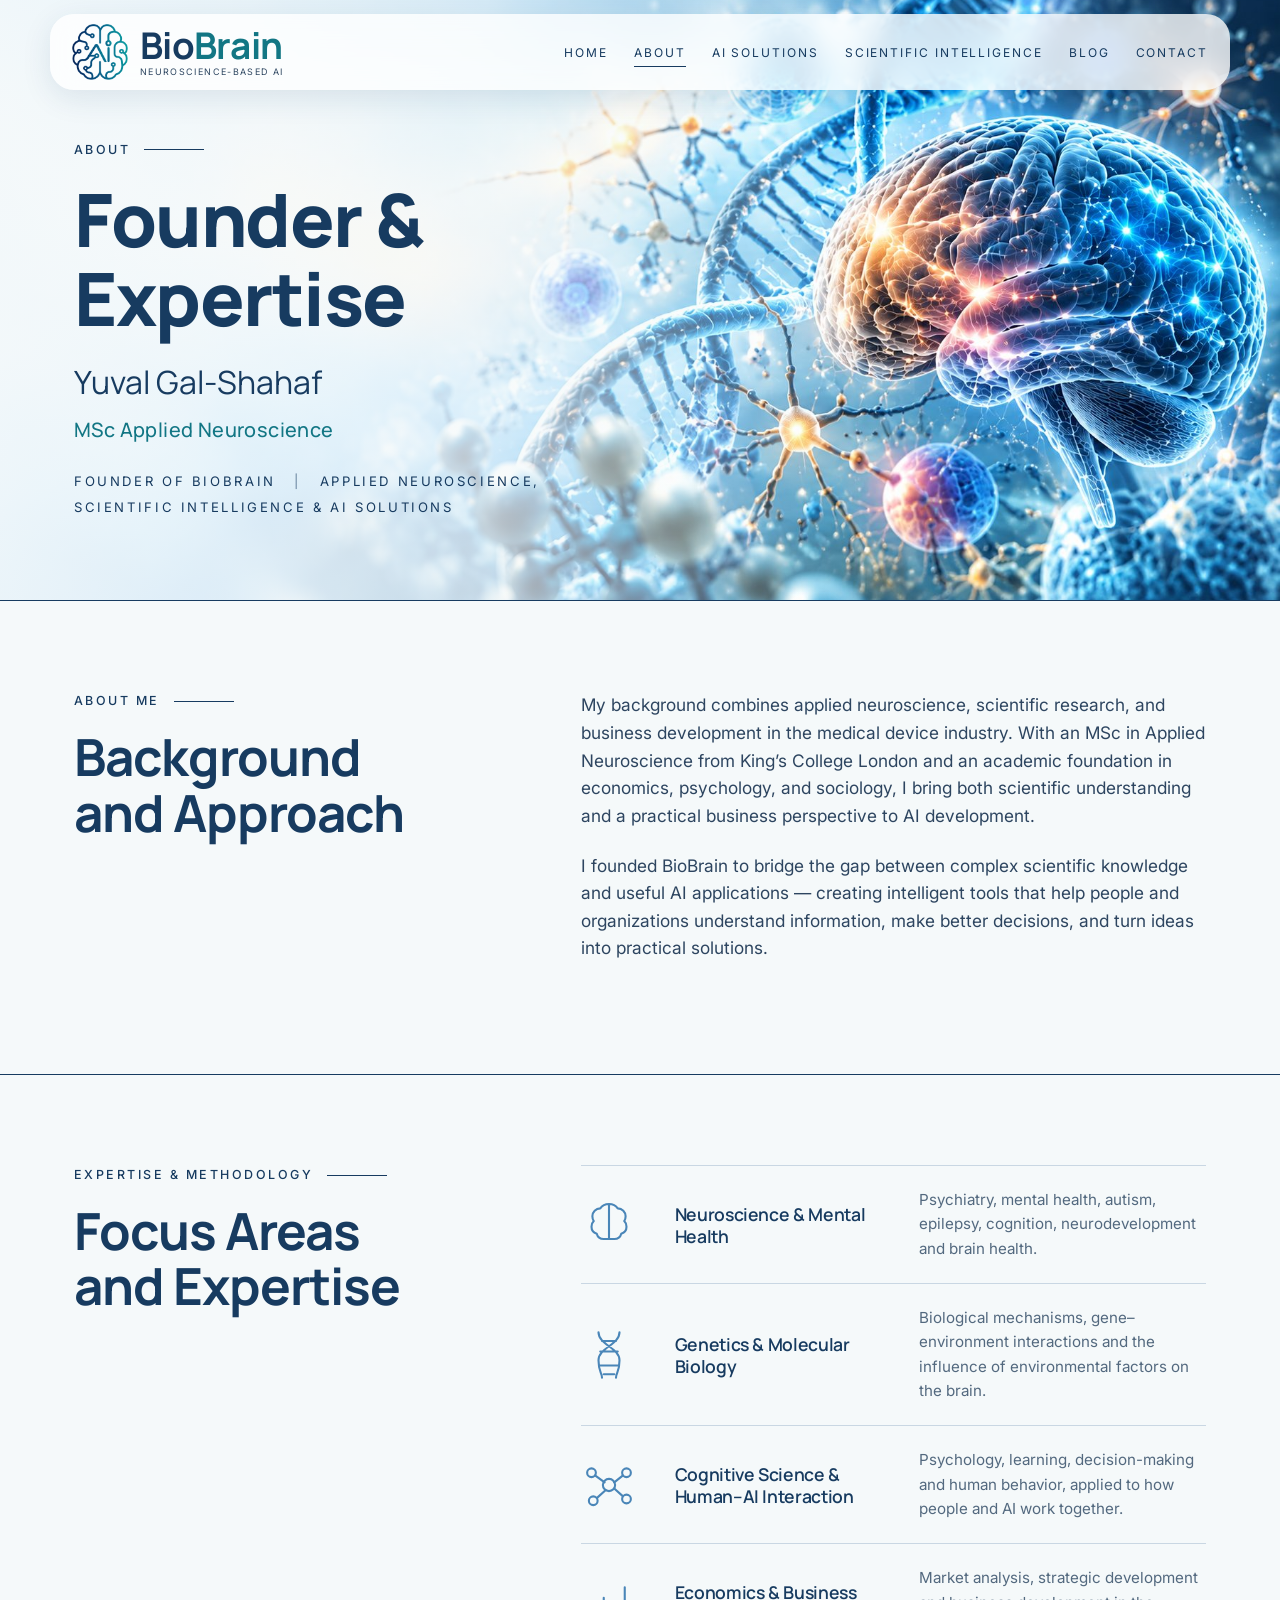
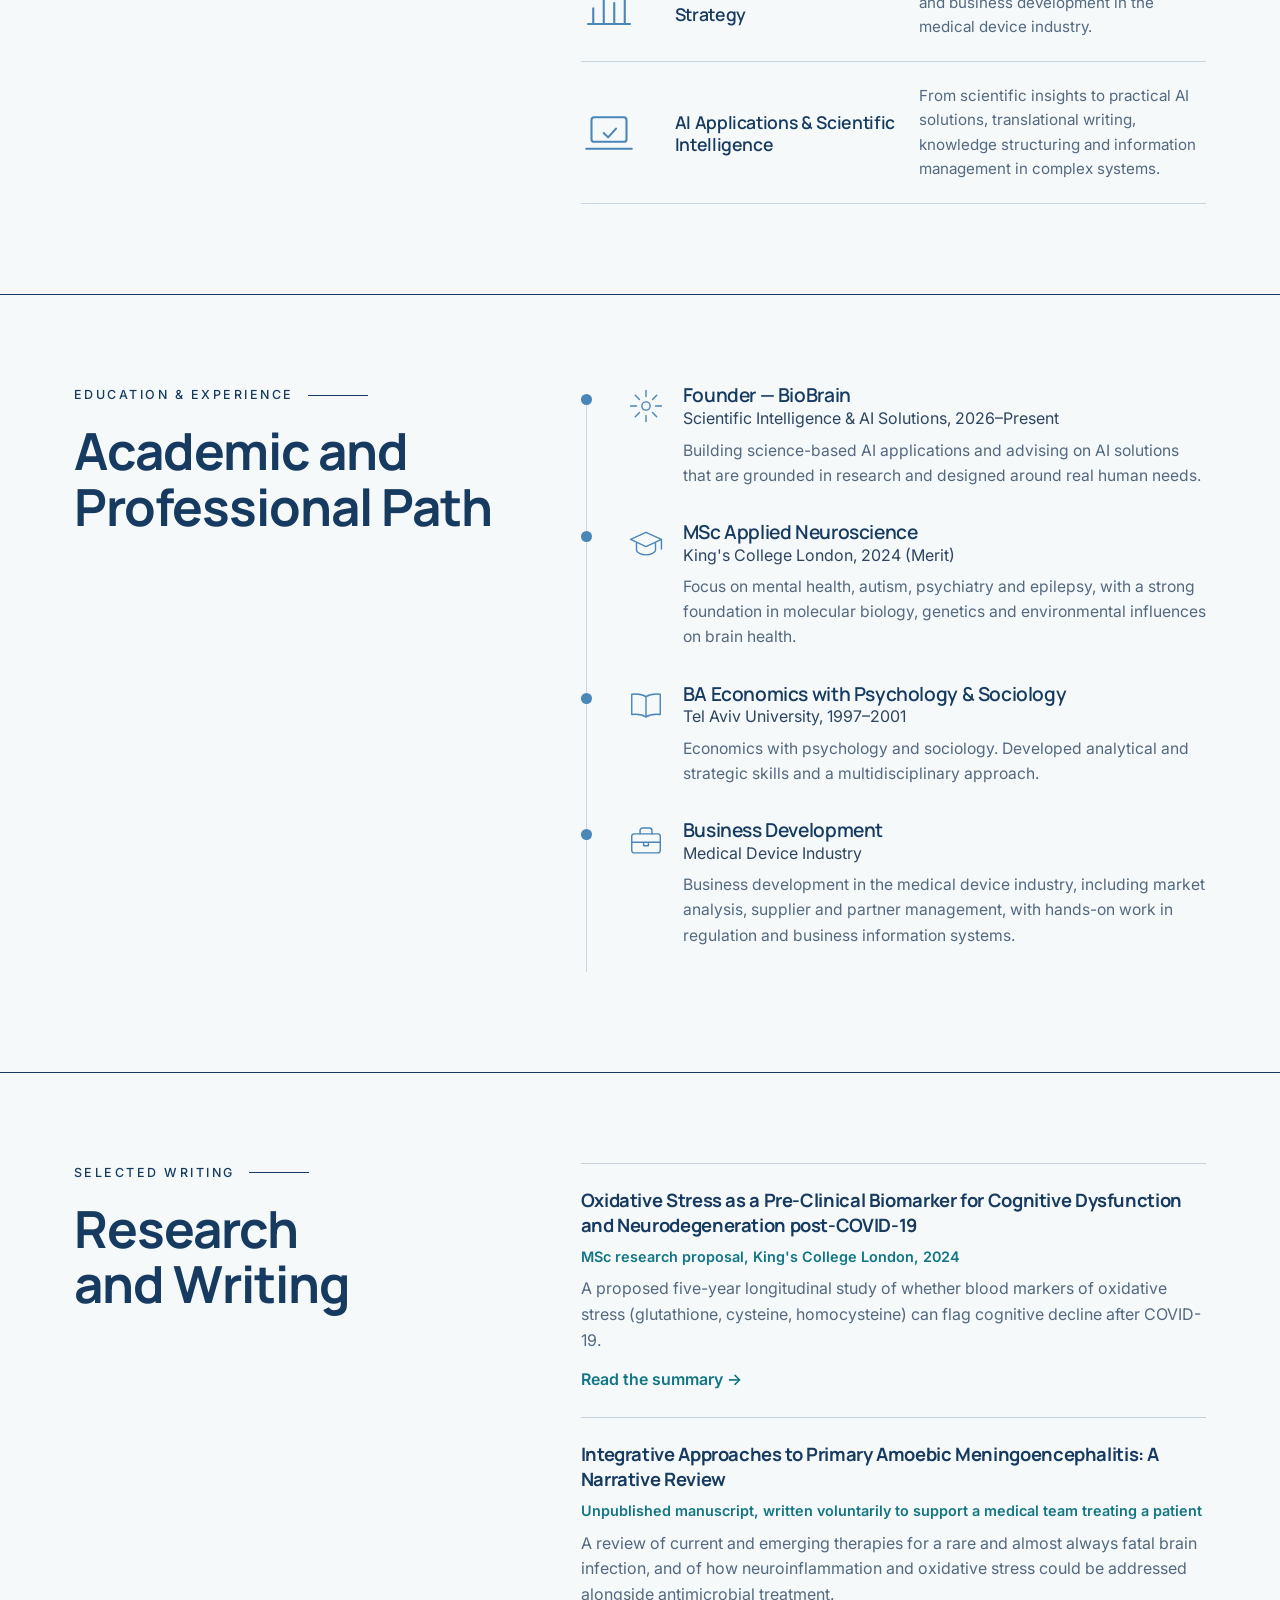
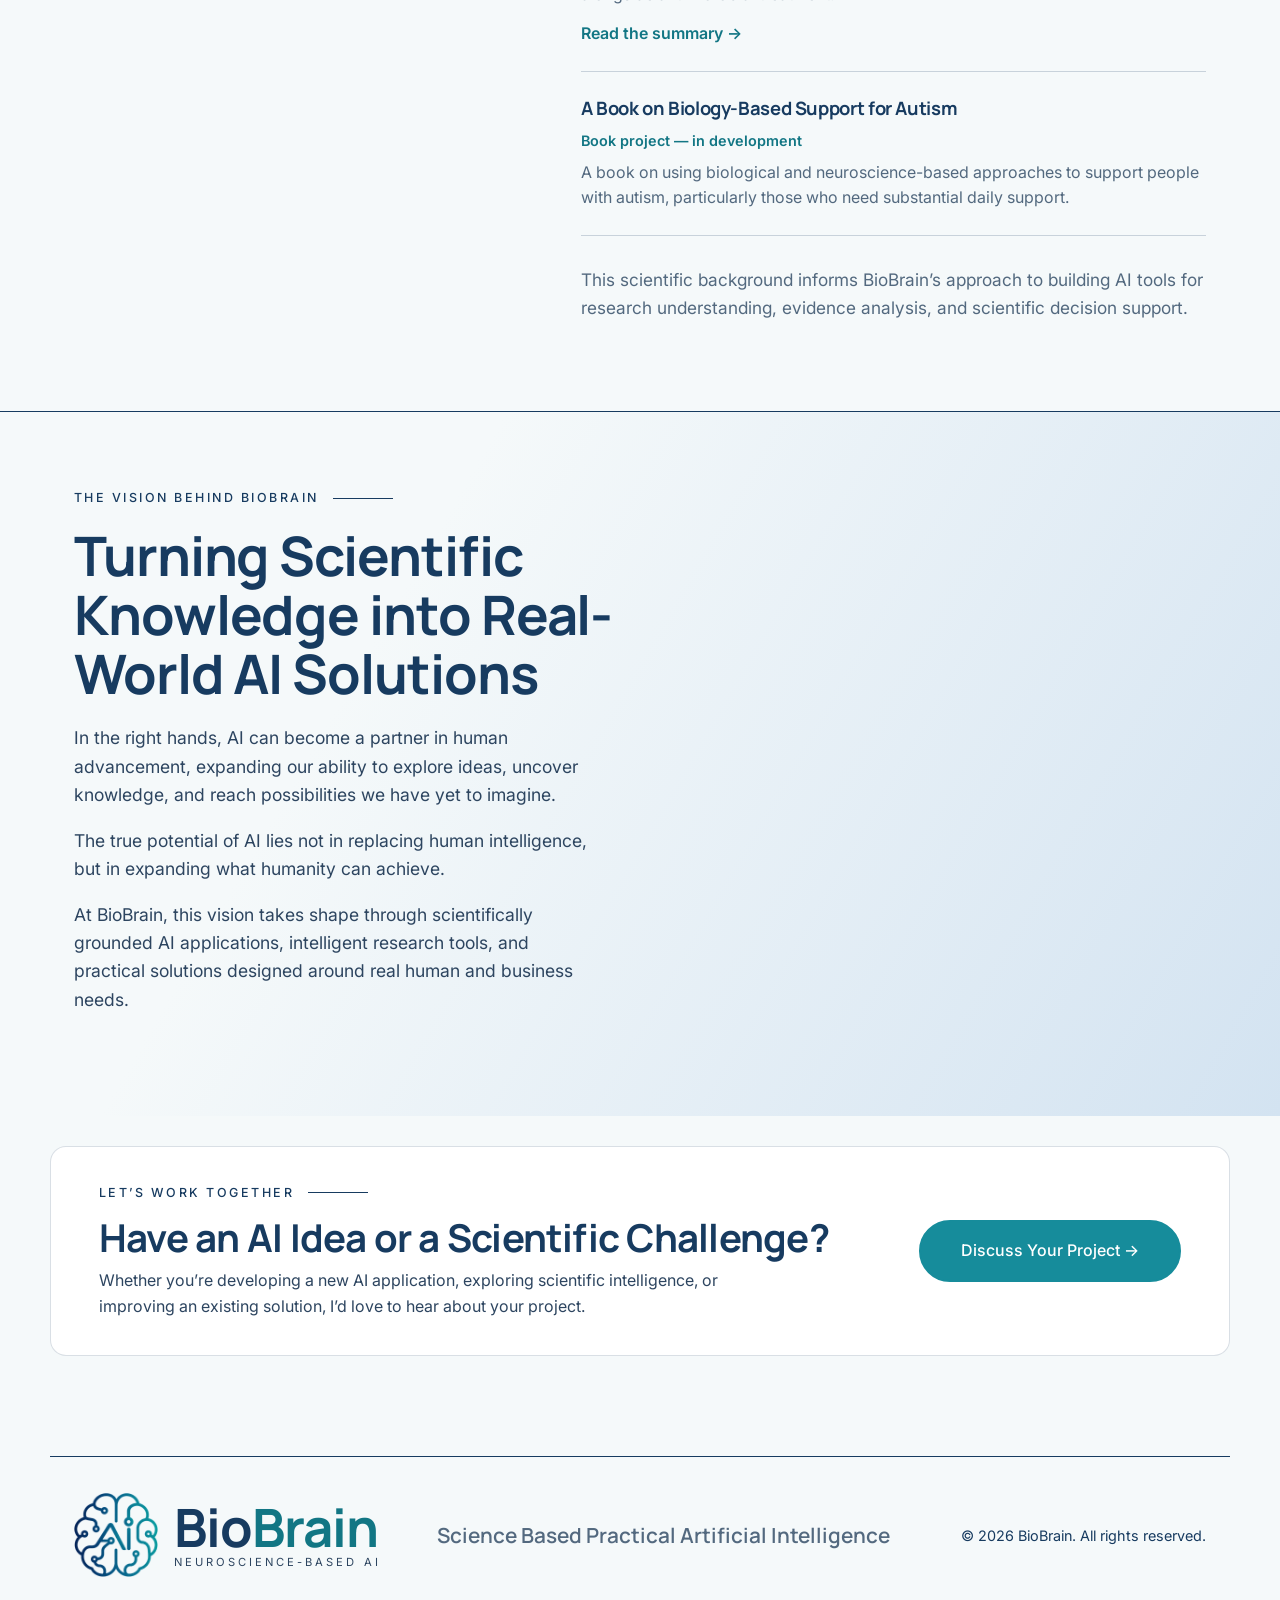
==== commit f5e6bdcd: "Add social share image and Open Graph/Twitter tags Co-Authored-By: Claude Sonnet 5.5 <noreply@anthro" ====
--- a/about.html
+++ b/about.html
@@ -5,6 +5,17 @@
 <meta name="viewport" content="width=device-width, initial-scale=1">
 <title>About – BioBrain</title>
 <meta name="description" content="Founder and expertise: Yuval Gal-Shahaf, MSc Applied Neuroscience, business development, scientific research, AI applications.">
+<meta property="og:title" content="About – BioBrain">
+<meta property="og:description" content="Founder and expertise: Yuval Gal-Shahaf, MSc Applied Neuroscience, business development, scientific research, AI applications.">
+<meta property="og:type" content="website">
+<meta property="og:url" content="https://biobrainscience.com/about.html">
+<meta property="og:site_name" content="BioBrain">
+<meta property="og:image" content="https://biobrainscience.com/images/og-image.jpg">
+<meta property="og:image:width" content="1200">
+<meta property="og:image:height" content="630">
+<meta name="twitter:card" content="summary_large_image">
+<meta name="twitter:image" content="https://biobrainscience.com/images/og-image.jpg">
+<link rel="canonical" href="https://biobrainscience.com/about.html">
 <link rel="preconnect" href="https://fonts.googleapis.com">
 <link rel="preconnect" href="https://fonts.gstatic.com" crossorigin>
 <link href="https://fonts.googleapis.com/css2?family=Manrope:wght@600;700;800&family=Inter:wght@400;500;600&display=swap" rel="stylesheet">
--- a/style.css
+++ b/style.css
@@ -414,3 +414,15 @@
 .post-body h2{font-size:1.6rem;color:var(--navy);margin:38px 0 14px}
 .post-meta{color:var(--muted)}
 .post-back{margin-top:40px}.post-back a{color:var(--teal-dark);font-weight:600}
+
+/* Blog post images (from the CMS) */
+.post-body img{max-width:100%;height:auto;border-radius:14px;margin:8px 0 20px}
+.post-body blockquote{border-left:3px solid var(--teal);margin:20px 0;padding:4px 0 4px 18px;color:var(--muted)}
+.post-body ul,.post-body ol{margin:0 0 18px 22px}
+
+/* Blog categories + filters */
+.post-cat{color:var(--teal-dark);font-weight:600}
+.post-card[hidden]{display:none}
+.post-filters{display:flex;flex-wrap:wrap;gap:8px;margin:0 0 26px}
+.post-filters button{font:600 .9rem Inter,sans-serif;padding:8px 16px;border-radius:999px;border:1px solid var(--line);background:#fff;color:var(--navy);cursor:pointer}
+.post-filters button.on,.post-filters button:hover{background:var(--teal);border-color:var(--teal);color:#fff}
